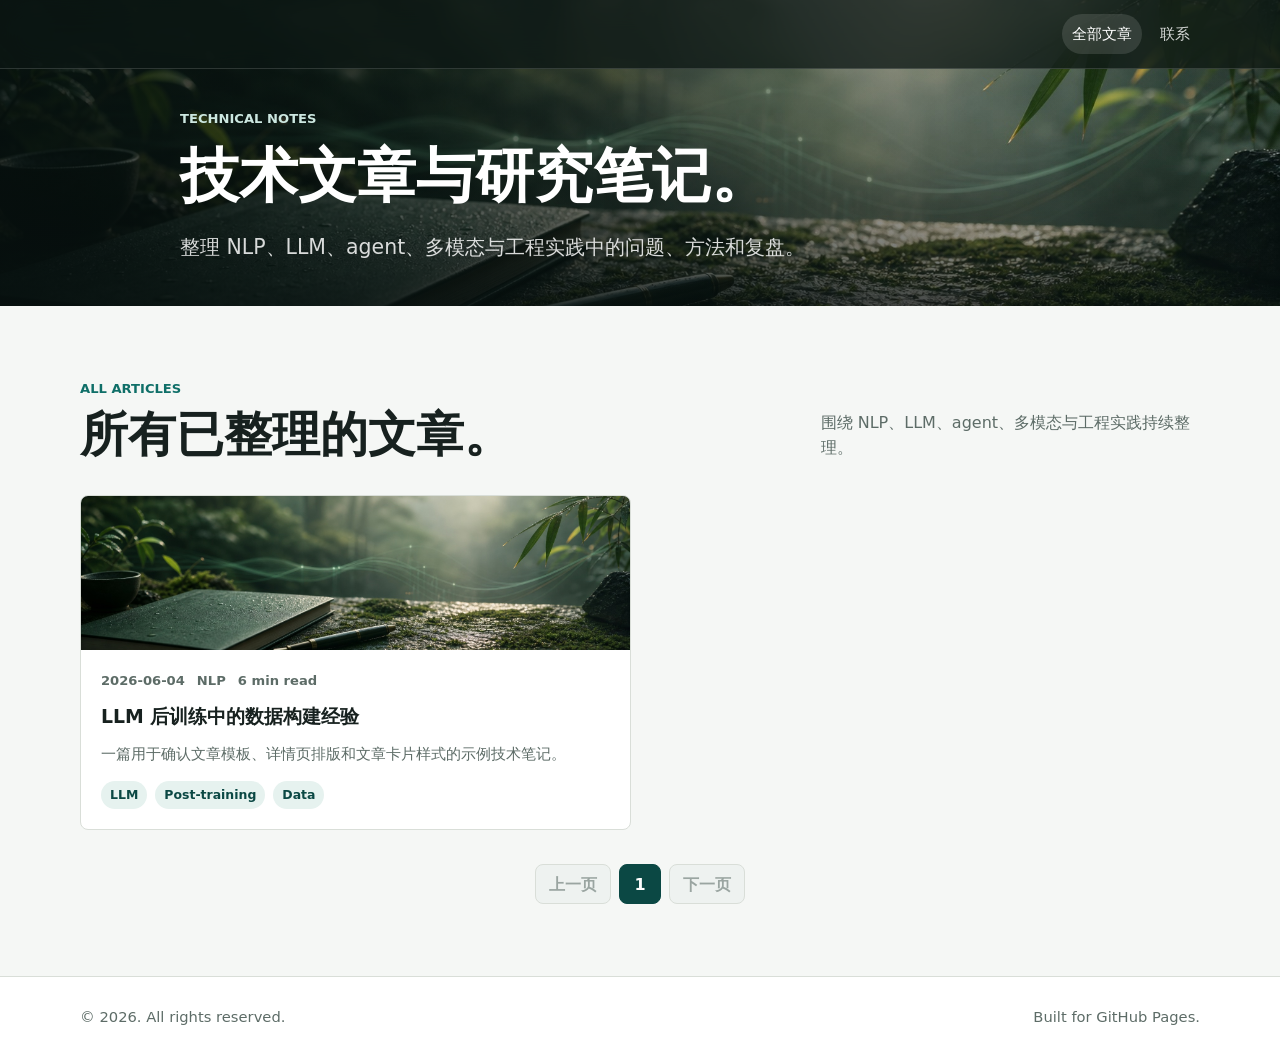
==== articles/index.html @ 2df8d83b "Refine personal site articles layout" ====
<!DOCTYPE html>
<html lang="zh-CN">
<head>
    <meta charset="UTF-8">
    <meta name="viewport" content="width=device-width, initial-scale=1.0">
    <meta name="description" content="Sun Zhifei 的技术文章列表，记录 NLP、LLM、agent 与工程实践。">
    <title>技术文章 | Sun Zhifei</title>
    <link rel="stylesheet" href="../assets/site.css">
    <link rel="icon" href="../assets/favicon.svg" type="image/svg+xml">
</head>
<body data-site-root="../">
    <header class="site-header">
        <nav class="nav nav-end" aria-label="主导航">
            <div class="nav-links">
                <a class="active" href="./">全部文章</a>
                <a href="../#profile">联系</a>
            </div>
        </nav>
    </header>

    <main>
        <section class="article-hero" aria-label="技术文章首屏">
            <div class="hero-inner">
                <p class="eyebrow">Technical Notes</p>
                <h1>技术文章与研究笔记。</h1>
                <p class="hero-copy">整理 NLP、LLM、agent、多模态与工程实践中的问题、方法和复盘。</p>
            </div>
        </section>

        <section class="section">
            <div class="container">
                <div class="section-heading article-list-header">
                    <div>
                        <p class="section-kicker">All Articles</p>
                        <h2 class="section-title">所有已整理的文章。</h2>
                    </div>
                    <p class="section-summary">围绕 NLP、LLM、agent、多模态与工程实践持续整理。</p>
                </div>

                <div class="article-card-grid article-list" data-article-list data-page-size="6" aria-label="全部技术文章"></div>
                <nav class="pagination" data-article-pagination aria-label="文章分页"></nav>
            </div>
        </section>
    </main>

    <footer class="site-footer">
        <div class="footer-inner">
            <span>© 2026. All rights reserved.</span>
            <span>Built for GitHub Pages.</span>
        </div>
    </footer>
    <script src="../assets/articles.js"></script>
    <script src="../assets/site.js"></script>
</body>
</html>
---- assets/site.css ----
:root {
    --bg: #f5f7f5;
    --surface: #ffffff;
    --surface-soft: #e8f0ed;
    --ink: #17211f;
    --muted: #5d6c67;
    --line: #d9ded8;
    --brand: #0f6f68;
    --brand-dark: #0b4844;
    --accent: #9a6a2f;
    --radius: 8px;
    --content: 1120px;
}

* {
    box-sizing: border-box;
}

html {
    scroll-behavior: smooth;
}

body {
    margin: 0;
    color: var(--ink);
    background: var(--bg);
    font-family: Inter, ui-sans-serif, system-ui, -apple-system, BlinkMacSystemFont, "Segoe UI", sans-serif;
    line-height: 1.6;
    overflow-x: hidden;
}

a {
    color: inherit;
    text-decoration: none;
}

img {
    display: block;
    max-width: 100%;
}

.site-header {
    position: fixed;
    top: 0;
    right: 0;
    left: 0;
    z-index: 10;
    border-bottom: 1px solid rgba(255, 255, 255, 0.14);
    background: rgba(12, 22, 20, 0.74);
    backdrop-filter: blur(18px);
    color: #ffffff;
}

.nav,
.hero-inner,
.container,
.footer-inner {
    width: min(100% - 32px, var(--content));
    margin: 0 auto;
}

.nav {
    height: 68px;
    display: flex;
    align-items: center;
    justify-content: space-between;
    gap: 24px;
}

.nav-end {
    justify-content: flex-end;
}

.nav-links {
    display: flex;
    align-items: center;
    gap: 8px;
    font-size: 0.94rem;
}

.nav-links a {
    padding: 8px 10px;
    border-radius: 999px;
    color: rgba(255, 255, 255, 0.82);
}

.nav-links a:hover,
.nav-links a:focus-visible,
.nav-links .active {
    color: #ffffff;
    background: rgba(255, 255, 255, 0.12);
    outline: none;
}

main {
    background: var(--bg);
}

.hero,
.experience-hero,
.article-hero {
    display: grid;
    align-items: end;
    color: #ffffff;
}

.hero {
    width: 100%;
    min-height: clamp(440px, 58vh, 560px);
    margin: 0;
    overflow: hidden;
    background:
        linear-gradient(90deg, rgba(7, 16, 15, 0.84), rgba(7, 16, 15, 0.48) 42%, rgba(7, 16, 15, 0.08) 76%),
        linear-gradient(0deg, rgba(7, 16, 15, 0.56), rgba(7, 16, 15, 0.02) 46%),
        url("hero-bamboo.jpg") center / cover no-repeat;
}

.experience-hero {
    min-height: 54vh;
    background:
        linear-gradient(90deg, rgba(7, 16, 15, 0.78), rgba(7, 16, 15, 0.42) 42%, rgba(7, 16, 15, 0.08) 72%),
        linear-gradient(0deg, rgba(7, 16, 15, 0.66), rgba(7, 16, 15, 0.02) 44%),
        url("hero-bamboo.jpg") center / cover no-repeat;
}

.article-hero {
    min-height: clamp(280px, 34vh, 360px);
    background:
        linear-gradient(90deg, rgba(7, 16, 15, 0.84), rgba(7, 16, 15, 0.48) 46%, rgba(7, 16, 15, 0.12) 78%),
        linear-gradient(0deg, rgba(7, 16, 15, 0.66), rgba(7, 16, 15, 0.03) 48%),
        url("article-hero-forest.jpg") center / cover no-repeat;
}

.hero-inner {
    padding: 132px 0 64px;
}

.hero .hero-inner {
    width: min(100% - 64px, 960px);
    padding: 96px 0 56px;
}

.experience-hero .hero-inner {
    padding-bottom: 58px;
}

.article-hero .hero-inner {
    width: min(100% - 64px, 920px);
    padding: 104px 0 42px;
}

.eyebrow,
.section-kicker,
.sidebar-label {
    margin: 0;
    color: var(--brand);
    font-size: 0.82rem;
    font-weight: 900;
    letter-spacing: 0;
    text-transform: uppercase;
}

.hero .eyebrow,
.experience-hero .eyebrow,
.article-hero .eyebrow {
    margin-bottom: 16px;
    color: #cce7e0;
}

.hero h1,
.experience-hero h1,
.article-hero h1 {
    max-width: 780px;
    margin: 0;
    font-size: clamp(2.5rem, 7vw, 5.8rem);
    line-height: 0.98;
    letter-spacing: 0;
    overflow-wrap: anywhere;
}

.hero h1 {
    font-size: clamp(2.35rem, 5.8vw, 4.8rem);
}

.experience-hero h1 {
    font-size: clamp(2.4rem, 6vw, 5.2rem);
    line-height: 1.02;
}

.article-hero h1 {
    max-width: 880px;
    font-size: clamp(2rem, 4.6vw, 3.7rem);
    line-height: 1.06;
}

.hero h1 span {
    display: block;
}

.hero-copy {
    max-width: 680px;
    margin: 24px 0 0;
    color: rgba(255, 255, 255, 0.84);
    font-size: clamp(1.05rem, 2vw, 1.28rem);
    overflow-wrap: anywhere;
}

.experience-hero .hero-copy {
    margin-top: 22px;
    font-size: clamp(1.02rem, 2vw, 1.22rem);
}

.article-meta {
    display: flex;
    flex-wrap: wrap;
    gap: 10px 18px;
    margin-top: 22px;
    color: rgba(255, 255, 255, 0.78);
    font-size: 0.94rem;
    font-weight: 700;
}

.article-meta span {
    display: inline-flex;
    align-items: center;
}

.article-meta span:not(:last-child)::after {
    width: 4px;
    height: 4px;
    margin-left: 18px;
    border-radius: 50%;
    background: rgba(255, 255, 255, 0.48);
    content: "";
}

.button {
    display: inline-flex;
    align-items: center;
    justify-content: center;
    min-height: 46px;
    padding: 0 18px;
    border: 1px solid transparent;
    border-radius: var(--radius);
    cursor: pointer;
    font: inherit;
    font-weight: 700;
}

.button-primary {
    background: #ffffff;
    color: #10201d;
}

.button:hover,
.button:focus-visible {
    transform: translateY(-1px);
    outline: none;
}

.section {
    padding: 72px 0;
}

.article-shell {
    padding: 68px 0 80px;
}

.home-content-section {
    padding-top: 18px;
}

.home-overview {
    display: grid;
    grid-template-columns: minmax(0, 1fr) minmax(210px, 250px);
    gap: 22px;
    align-items: start;
}

.article-card-grid {
    display: grid;
    grid-template-columns: repeat(3, minmax(0, 1fr));
    gap: 18px;
}

.article-card-grid.home-article-stack {
    grid-template-columns: 1fr;
    gap: 16px;
}

.article-card {
    display: grid;
    min-width: 0;
    overflow: hidden;
    border: 1px solid var(--line);
    border-radius: var(--radius);
    background: var(--surface);
}

.article-card:hover,
.article-card:focus-visible {
    border-color: #b8c8c2;
    transform: translateY(-2px);
    outline: none;
}

.article-card-media {
    display: block;
    min-height: 154px;
    background: var(--surface-soft) center / cover no-repeat;
}

.article-card-body {
    display: grid;
    gap: 14px;
    padding: 20px;
}

.article-card-meta {
    display: flex;
    flex-wrap: wrap;
    gap: 8px 12px;
    color: var(--muted);
    font-size: 0.82rem;
    font-weight: 800;
}

.article-card-title {
    color: var(--ink);
    font-size: 1.18rem;
    font-weight: 900;
    line-height: 1.24;
    overflow-wrap: anywhere;
}

.article-card-description {
    color: var(--muted);
    font-size: 0.95rem;
    line-height: 1.65;
    overflow-wrap: anywhere;
}

.article-card-tags {
    display: flex;
    flex-wrap: wrap;
    gap: 8px;
}

.article-card-tags span {
    display: inline-flex;
    align-items: center;
    min-height: 28px;
    padding: 0 9px;
    border-radius: 999px;
    color: var(--brand-dark);
    background: #e6f2ef;
    font-size: 0.78rem;
    font-weight: 800;
}

@media (min-width: 900px) {
    .home-article-stack .article-card {
        grid-template-columns: minmax(220px, 0.36fr) minmax(0, 1fr);
    }

    .home-article-stack .article-card-media {
        min-height: 100%;
    }
}

.article-empty {
    grid-column: 1 / -1;
    margin: 0;
    padding: 26px;
    border: 1px dashed #bdc9c3;
    border-radius: var(--radius);
    color: var(--muted);
    background: rgba(255, 255, 255, 0.72);
    font-weight: 700;
}

.article-list-header {
    margin-bottom: 34px;
}

.article-list-header .section-title {
    max-width: 760px;
}

.article-list {
    grid-template-columns: repeat(2, minmax(0, 1fr));
}

.pagination {
    display: flex;
    flex-wrap: wrap;
    justify-content: center;
    gap: 8px;
    margin-top: 34px;
}

.pagination-link {
    display: inline-flex;
    align-items: center;
    justify-content: center;
    min-width: 42px;
    min-height: 40px;
    padding: 0 13px;
    border: 1px solid var(--line);
    border-radius: var(--radius);
    color: var(--brand-dark);
    background: #ffffff;
    font-weight: 800;
}

.pagination-link.is-active {
    color: #ffffff;
    border-color: var(--brand-dark);
    background: var(--brand-dark);
}

.pagination-link.is-disabled {
    color: #9aa5a1;
    background: #eef2f0;
    cursor: not-allowed;
}

.article-layout {
    display: grid;
    grid-template-columns: minmax(0, 760px) 260px;
    gap: 56px;
    align-items: start;
}

.article-content {
    min-width: 0;
    color: #2f3b38;
    font-size: 1.05rem;
}

.article-content > * {
    margin-top: 0;
    margin-bottom: 0;
}

.article-content > * + * {
    margin-top: 20px;
}

.article-content h2 {
    margin-top: 52px;
    color: var(--ink);
    font-size: clamp(1.65rem, 3vw, 2.25rem);
    line-height: 1.18;
    letter-spacing: 0;
}

.article-content h3 {
    margin-top: 34px;
    color: var(--ink);
    font-size: 1.28rem;
    line-height: 1.28;
    letter-spacing: 0;
}

.article-content p,
.article-content li {
    overflow-wrap: anywhere;
}

.article-content ul {
    padding-left: 1.2rem;
}

.article-content li + li {
    margin-top: 8px;
}

.article-lead {
    padding: 0 0 0 18px;
    border-left: 4px solid var(--accent);
    color: #263633;
    font-size: 1.12rem;
    font-weight: 700;
}

.article-content a {
    color: var(--brand-dark);
    border-bottom: 1px solid rgba(15, 111, 104, 0.36);
    font-weight: 800;
}

.article-content code {
    border-radius: 6px;
    padding: 0.15em 0.35em;
    color: var(--brand-dark);
    background: #e7f1ed;
    font-size: 0.92em;
}

.article-content pre {
    overflow-x: auto;
    padding: 20px;
    border-radius: var(--radius);
    color: #e9f4f0;
    background: #10201d;
    font-size: 0.92rem;
    line-height: 1.65;
}

.article-content pre code {
    padding: 0;
    color: inherit;
    background: transparent;
}

.article-content table {
    display: block;
    width: 100%;
    overflow-x: auto;
    border-collapse: collapse;
    border: 1px solid var(--line);
    border-radius: var(--radius);
    background: var(--surface);
}

.article-content th,
.article-content td {
    min-width: 120px;
    padding: 12px 14px;
    border-bottom: 1px solid var(--line);
    text-align: left;
    white-space: nowrap;
}

.article-content th {
    color: var(--brand-dark);
    background: #eaf3f0;
    font-size: 0.9rem;
}

.article-content tr:last-child td {
    border-bottom: 0;
}

.article-aside {
    position: sticky;
    top: 96px;
    min-width: 0;
    padding-left: 22px;
    border-left: 1px solid var(--line);
}

.article-aside h2 {
    margin: 0 0 14px;
    font-size: 1rem;
    line-height: 1.24;
}

.article-toc,
.article-info {
    display: grid;
    gap: 10px;
}

.article-info {
    margin-top: 30px;
    padding-top: 22px;
    border-top: 1px solid var(--line);
}

.article-toc a,
.article-info span {
    color: var(--muted);
    font-size: 0.94rem;
    font-weight: 700;
}

.article-toc a:hover,
.article-toc a:focus-visible {
    color: var(--brand-dark);
    outline: none;
}

.sr-only {
    position: absolute;
    width: 1px;
    height: 1px;
    padding: 0;
    overflow: hidden;
    clip: rect(0, 0, 0, 0);
    white-space: nowrap;
    border: 0;
}

.experience-gate {
    display: grid;
    align-items: center;
    min-height: calc(100vh - 85px);
    padding: 132px 0 72px;
    background:
        linear-gradient(90deg, rgba(7, 16, 15, 0.78), rgba(7, 16, 15, 0.36)),
        linear-gradient(0deg, rgba(7, 16, 15, 0.64), rgba(7, 16, 15, 0.08)),
        url("hero-bamboo.jpg") center / cover no-repeat;
}

.gate-card {
    max-width: 560px;
    padding: 32px;
    border: 1px solid rgba(255, 255, 255, 0.22);
    border-radius: var(--radius);
    color: #ffffff;
    background: rgba(12, 22, 20, 0.82);
    backdrop-filter: blur(18px);
}

.gate-card .section-kicker {
    color: #cce7e0;
}

.gate-card h1 {
    margin: 8px 0 14px;
    font-size: clamp(2rem, 5vw, 3.4rem);
    line-height: 1.04;
    letter-spacing: 0;
    overflow-wrap: anywhere;
}

.gate-card p {
    margin: 0;
    color: rgba(255, 255, 255, 0.8);
}

.access-form {
    display: grid;
    grid-template-columns: minmax(0, 1fr) auto;
    gap: 10px;
    margin-top: 24px;
}

.access-form input {
    width: 100%;
    min-height: 46px;
    border: 1px solid rgba(255, 255, 255, 0.3);
    border-radius: var(--radius);
    padding: 0 14px;
    color: #ffffff;
    background: rgba(255, 255, 255, 0.08);
    font: inherit;
}

.access-form input::placeholder {
    color: rgba(255, 255, 255, 0.58);
}

.access-form input:focus,
.access-form button:focus-visible {
    outline: 2px solid #cce7e0;
    outline-offset: 2px;
}

.gate-message {
    margin-top: 12px;
    color: #cce7e0;
    font-weight: 700;
}

.gate-message.is-error {
    color: #ffd7ce;
    font-weight: 700;
}

.gate-back {
    max-width: 240px;
    margin-top: 28px;
    background: rgba(255, 255, 255, 0.1);
}

.section-heading {
    display: grid;
    grid-template-columns: minmax(0, 0.78fr) minmax(280px, 0.42fr);
    gap: 36px;
    align-items: end;
    margin-bottom: 34px;
}

.section-kicker {
    margin-bottom: 10px;
}

.section-title {
    margin: 0;
    font-size: clamp(1.9rem, 4vw, 3rem);
    line-height: 1.08;
    letter-spacing: 0;
    overflow-wrap: anywhere;
}

.section-summary {
    margin: 0;
    color: var(--muted);
    overflow-wrap: anywhere;
}

.experience-layout {
    display: grid;
    grid-template-columns: minmax(0, 1fr) 320px;
    gap: 34px;
    align-items: start;
}

.experience-main,
.resume-section,
.project-list {
    display: grid;
    gap: 18px;
}

.experience-main {
    gap: 52px;
}

.compact-title {
    margin-bottom: 10px;
}

.education-grid {
    display: grid;
    grid-template-columns: repeat(2, minmax(0, 1fr));
    gap: 16px;
}

.education-card {
    display: grid;
    grid-template-columns: 72px minmax(0, 1fr);
    gap: 16px;
    align-items: center;
    min-height: 132px;
    padding: 20px;
    border: 1px solid var(--line);
    border-radius: var(--radius);
    background: var(--surface);
}

.education-card img {
    width: 72px;
    height: 72px;
    object-fit: contain;
}

.education-card h3,
.project-row h3 {
    margin: 0 0 8px;
    font-size: 1.2rem;
    line-height: 1.24;
}

.education-card p {
    margin: 0;
    color: var(--muted);
}

.education-card p span {
    display: block;
}

.education-card p span + span {
    margin-top: 3px;
}

.profile-panel,
.timeline-item,
.side-card,
.project-row {
    border: 1px solid var(--line);
    border-radius: var(--radius);
    background: var(--surface);
}

.profile-panel {
    display: grid;
    grid-template-rows: auto 1fr;
    overflow: hidden;
}

.contact-panel {
    width: 100%;
}

.home-sidebar {
    position: sticky;
    top: 94px;
}

.home-sidebar .profile-visual {
    min-height: 118px;
}

.home-sidebar .sidebar-content {
    gap: 18px;
    padding: 20px;
}

.home-sidebar .facts,
.home-sidebar .sidebar-links {
    gap: 12px;
}

.profile-visual {
    min-height: 170px;
    background:
        linear-gradient(135deg, rgba(15, 111, 104, 0.66), rgba(7, 16, 15, 0.22)),
        url("hero-bamboo.jpg") center / cover no-repeat;
}

.sidebar-content {
    display: grid;
    gap: 24px;
    padding: 24px;
}

.sidebar-intro h3 {
    margin: 4px 0 8px;
    font-size: 1.28rem;
    line-height: 1.2;
}

.sidebar-intro p:last-child {
    margin: 0;
    color: var(--muted);
    font-size: 0.95rem;
}

.sidebar-label {
    color: var(--brand);
    font-size: 0.76rem;
}

.facts,
.sidebar-links,
.timeline {
    display: grid;
    gap: 16px;
}

.fact {
    display: grid;
    gap: 3px;
}

.fact span {
    color: var(--muted);
    font-size: 0.86rem;
}

.fact strong {
    font-size: 1rem;
}

.contact-actions {
    display: flex;
    align-items: center;
    gap: 12px;
    padding-top: 12px;
    border-top: 1px solid var(--line);
}

.contact-link {
    display: inline-flex;
    align-items: center;
    justify-content: center;
    width: 44px;
    height: 44px;
    padding: 0;
    border: 1px solid var(--line);
    border-radius: var(--radius);
    color: var(--brand-dark);
    background: #f9fbfa;
    cursor: pointer;
    font: inherit;
    font-weight: 800;
}

.contact-link:hover,
.contact-link:focus-visible {
    color: var(--brand);
    border-color: #b8c8c2;
    background: #eef5f2;
    transform: translateY(-1px);
    outline: none;
}

.contact-link svg {
    width: 22px;
    height: 22px;
    flex: 0 0 auto;
}

.contact-link .icon-stroke {
    fill: none;
    stroke: currentColor;
    stroke-linecap: round;
    stroke-linejoin: round;
    stroke-width: 1.8;
}

.contact-link .icon-fill {
    fill: currentColor;
}

.contact-copy-status {
    min-height: 1.4em;
    margin: 8px 0 0;
    color: var(--brand-dark);
    font-size: 0.88rem;
    font-weight: 800;
}

.contact-copy-status.is-error {
    color: #8e3f2f;
}

.back-link {
    display: flex;
    align-items: center;
    justify-content: space-between;
    gap: 14px;
    min-height: 52px;
    padding: 0 16px;
    border-radius: var(--radius);
    color: #ffffff;
    background: var(--brand-dark);
    font-weight: 800;
}

.back-link span {
    display: inline-flex;
    align-items: center;
    justify-content: center;
    width: 28px;
    height: 28px;
    border: 1px solid rgba(255, 255, 255, 0.34);
    border-radius: 50%;
}

.tags {
    display: flex;
    flex-wrap: wrap;
    gap: 8px;
    margin-top: 16px;
}

.tags span,
.tag {
    display: inline-flex;
    align-items: center;
    min-height: 30px;
    padding: 0 10px;
    border: 1px solid #cfd8d4;
    border-radius: 999px;
    color: var(--brand-dark);
    background: #f9fbfa;
    font-size: 0.82rem;
    font-weight: 800;
}

.tag {
    border: 0;
    background: #e6f2ef;
}

.timeline-date {
    color: var(--brand-dark);
    font-weight: 900;
    line-height: 1.25;
}

.timeline-item {
    display: grid;
    grid-template-columns: 128px minmax(0, 1fr);
    gap: 22px;
    padding: 24px;
}

.project-row {
    display: grid;
    grid-template-columns: 132px minmax(0, 1fr);
    gap: 22px;
    padding: 24px;
}

.project-row p {
    margin: 0;
    color: var(--muted);
}

.project-meta {
    display: grid;
    align-content: start;
    justify-items: start;
    gap: 10px;
    color: var(--muted);
    font-weight: 800;
}

.timeline-body h2,
.side-card h2 {
    margin: 0 0 10px;
    font-size: 1.28rem;
    line-height: 1.24;
}

.timeline-body p,
.side-card p {
    margin: 0;
    color: var(--muted);
}

.experience-sidebar {
    position: sticky;
    top: 94px;
    display: grid;
    gap: 16px;
}

.side-card {
    padding: 22px;
}

.side-card h2 {
    margin-bottom: 8px;
    font-size: 1.15rem;
}

.side-list {
    display: grid;
    gap: 12px;
    margin-top: 18px;
}

.side-list a,
.side-list span {
    display: flex;
    align-items: center;
    justify-content: space-between;
    gap: 12px;
    min-height: 42px;
    padding-top: 12px;
    border-top: 1px solid var(--line);
    color: var(--brand-dark);
    font-weight: 800;
    overflow-wrap: anywhere;
}

.side-list small {
    color: var(--muted);
    font-weight: 700;
}

.mini-tags {
    display: flex;
    flex-wrap: wrap;
    gap: 8px;
    margin-top: 16px;
}

.mini-tags span {
    display: inline-flex;
    align-items: center;
    min-height: 30px;
    padding: 0 10px;
    border-radius: 999px;
    color: var(--brand-dark);
    background: #e6f2ef;
    font-size: 0.82rem;
    font-weight: 800;
}

.site-footer {
    padding: 28px 0;
    color: var(--muted);
    background: #ffffff;
    border-top: 1px solid var(--line);
}

.footer-inner {
    display: flex;
    align-items: center;
    justify-content: space-between;
    gap: 16px;
    font-size: 0.92rem;
}

@media (max-width: 820px) {
    .site-header {
        position: absolute;
    }

    .nav {
        height: auto;
        min-height: 66px;
        padding: 12px 0;
        align-items: flex-start;
    }

    .nav-links {
        max-width: 300px;
        justify-content: flex-end;
        flex-wrap: wrap;
        gap: 2px;
        font-size: 0.86rem;
    }

    .nav-links a {
        padding: 5px 8px;
    }

    .hero {
        min-height: 480px;
        margin-top: 0;
        background-position: 58% center;
    }

    .hero-inner {
        padding-top: 126px;
        padding-bottom: 42px;
    }

    .hero .hero-inner {
        width: min(100% - 44px, 860px);
        padding-top: 88px;
        padding-bottom: 48px;
    }

    .section {
        padding: 54px 0;
    }

    .section-heading,
    .experience-layout,
    .education-grid,
    .article-card-grid,
    .article-list,
    .article-layout {
        grid-template-columns: 1fr;
    }

    .experience-sidebar,
    .article-aside {
        position: static;
    }

    .article-layout {
        gap: 40px;
    }

    .article-aside {
        padding: 22px 0 0;
        border-top: 1px solid var(--line);
        border-left: 0;
    }

    .footer-inner {
        align-items: flex-start;
        flex-direction: column;
    }
}

@media (max-width: 560px) {
    .home-overview {
        grid-template-columns: 1fr;
    }

    .home-sidebar {
        position: static;
    }
}

@media (max-width: 520px) {
    .nav,
    .hero-inner,
    .container,
    .footer-inner {
        width: min(100% - 24px, var(--content));
    }

    .nav {
        flex-direction: column;
        align-items: stretch;
        gap: 10px;
        padding: 12px 0 14px;
    }

    .nav-links {
        width: 100%;
        max-width: none;
        display: grid;
        grid-template-columns: repeat(auto-fit, minmax(72px, 1fr));
        justify-content: stretch;
    }

    .nav-links a {
        padding: 4px;
        text-align: center;
    }

    .hero {
        width: 100%;
        min-height: 570px;
        margin-top: 0;
        background:
            linear-gradient(90deg, rgba(7, 16, 15, 0.84), rgba(7, 16, 15, 0.48)),
            linear-gradient(0deg, rgba(7, 16, 15, 0.7), rgba(7, 16, 15, 0.08) 48%),
            url("hero-bamboo.jpg") 62% center / cover no-repeat;
    }

    .experience-hero {
        background:
            linear-gradient(90deg, rgba(7, 16, 15, 0.82), rgba(7, 16, 15, 0.42)),
            linear-gradient(0deg, rgba(7, 16, 15, 0.72), rgba(7, 16, 15, 0.1) 48%),
            url("hero-bamboo.jpg") 62% center / cover no-repeat;
    }

    .article-hero {
        min-height: 430px;
        background:
            linear-gradient(90deg, rgba(7, 16, 15, 0.86), rgba(7, 16, 15, 0.5)),
            linear-gradient(0deg, rgba(7, 16, 15, 0.72), rgba(7, 16, 15, 0.1) 48%),
            url("article-hero-forest.jpg") 58% center / cover no-repeat;
    }

    .hero .hero-inner {
        width: min(100% - 32px, var(--content));
        padding-top: 134px;
    }

    .article-hero .hero-inner {
        width: min(100% - 32px, var(--content));
        padding-top: 134px;
        padding-bottom: 46px;
    }

    .experience-hero {
        min-height: 50vh;
    }

    .hero h1,
    .experience-hero h1,
    .article-hero h1 {
        font-size: clamp(2.05rem, 11vw, 3rem);
        line-height: 1.08;
        word-break: break-all;
    }

    .hero-copy {
        font-size: 1rem;
        line-height: 1.7;
        overflow-wrap: break-word;
        word-break: normal;
    }

    .section-title {
        font-size: clamp(1.72rem, 9vw, 2.25rem);
        line-height: 1.18;
        word-break: break-all;
    }

    .button {
        width: 100%;
    }

    .experience-gate {
        min-height: calc(100vh - 118px);
        padding: 138px 0 48px;
    }

    .gate-card {
        padding: 24px;
    }

    .access-form {
        grid-template-columns: 1fr;
    }

    .timeline-item {
        grid-template-columns: 1fr;
        gap: 12px;
        padding: 20px;
    }

    .education-card {
        grid-template-columns: 58px minmax(0, 1fr);
        min-height: auto;
        padding: 18px;
    }

    .education-card img {
        width: 58px;
        height: 58px;
    }

    .project-row {
        grid-template-columns: 1fr;
        gap: 14px;
        padding: 20px;
    }

    .project-meta {
        grid-template-columns: auto auto;
        align-items: center;
        justify-content: start;
    }

    .article-shell {
        padding: 50px 0 64px;
    }

    .article-content {
        font-size: 1rem;
    }

    .article-content h2 {
        margin-top: 42px;
        font-size: clamp(1.5rem, 9vw, 2rem);
    }

    .article-content pre {
        padding: 16px;
    }
}
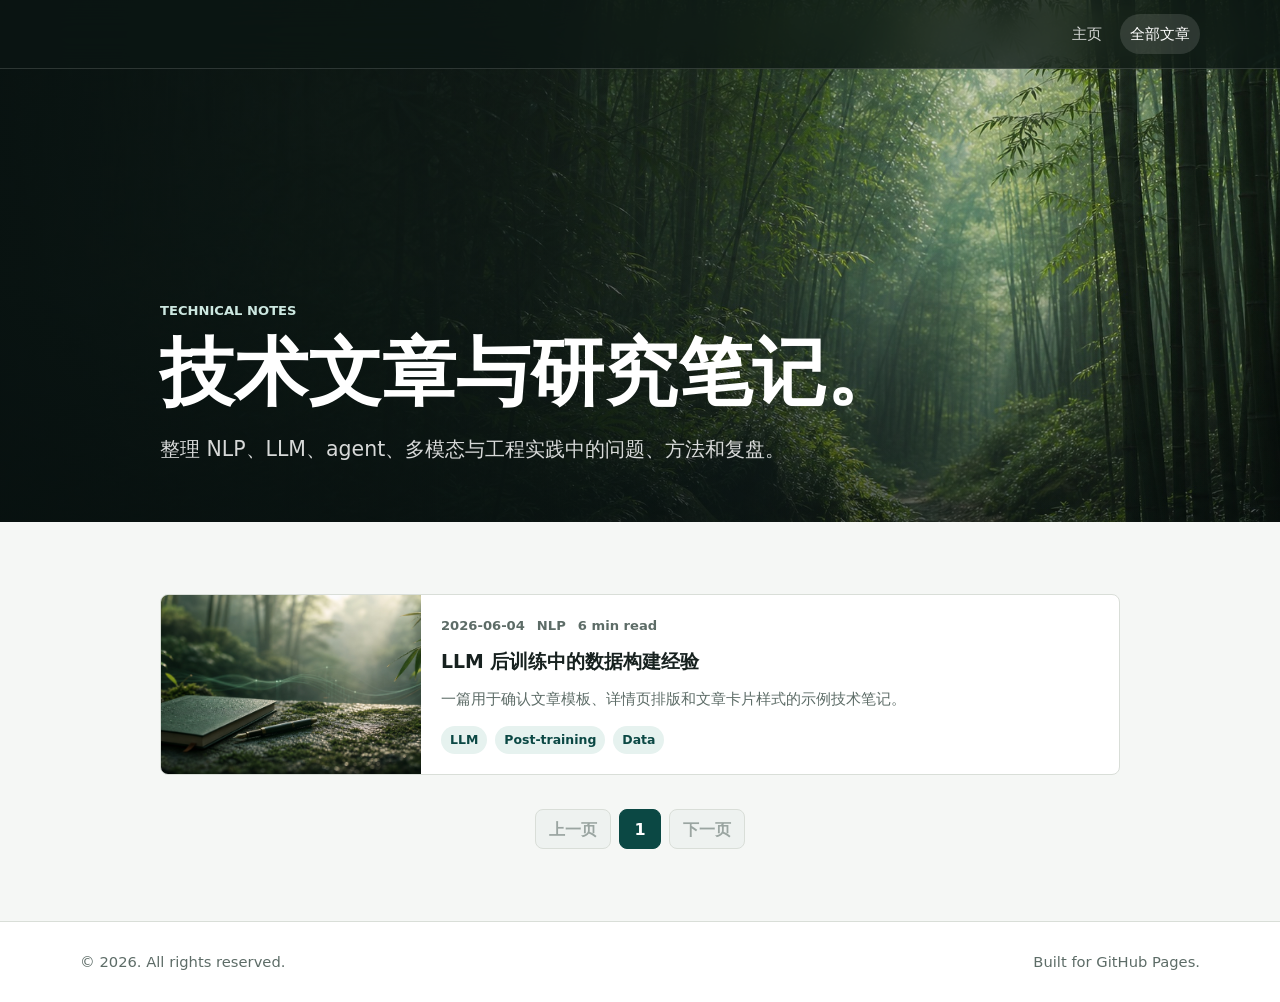
==== commit b4949aa1: "Align public page headers and article list hero" ====
--- a/articles/index.html
+++ b/articles/index.html
@@ -12,14 +12,14 @@
     <header class="site-header">
         <nav class="nav nav-end" aria-label="主导航">
             <div class="nav-links">
+                <a href="../">主页</a>
                 <a class="active" href="./">全部文章</a>
-                <a href="../#profile">联系</a>
             </div>
         </nav>
     </header>
 
     <main>
-        <section class="article-hero" aria-label="技术文章首屏">
+        <section class="article-hero article-list-hero" aria-label="技术文章首屏">
             <div class="hero-inner">
                 <p class="eyebrow">Technical Notes</p>
                 <h1>技术文章与研究笔记。</h1>
@@ -29,14 +29,6 @@
 
         <section class="section">
             <div class="container">
-                <div class="section-heading article-list-header">
-                    <div>
-                        <p class="section-kicker">All Articles</p>
-                        <h2 class="section-title">所有已整理的文章。</h2>
-                    </div>
-                    <p class="section-summary">围绕 NLP、LLM、agent、多模态与工程实践持续整理。</p>
-                </div>
-
                 <div class="article-card-grid article-list" data-article-list data-page-size="6" aria-label="全部技术文章"></div>
                 <nav class="pagination" data-article-pagination aria-label="文章分页"></nav>
             </div>
--- a/assets/site.css
+++ b/assets/site.css
@@ -131,6 +131,14 @@
         url("article-hero-forest.jpg") center / cover no-repeat;
 }
 
+.article-list-hero {
+    min-height: clamp(440px, 58vh, 560px);
+    background:
+        linear-gradient(90deg, rgba(7, 16, 15, 0.84), rgba(7, 16, 15, 0.48) 42%, rgba(7, 16, 15, 0.08) 76%),
+        linear-gradient(0deg, rgba(7, 16, 15, 0.56), rgba(7, 16, 15, 0.02) 46%),
+        url("hero-bamboo.jpg") center / cover no-repeat;
+}
+
 .hero-inner {
     padding: 132px 0 64px;
 }
@@ -147,6 +155,11 @@
 .article-hero .hero-inner {
     width: min(100% - 64px, 920px);
     padding: 104px 0 42px;
+}
+
+.article-list-hero .hero-inner {
+    width: min(100% - 64px, 960px);
+    padding: 96px 0 56px;
 }
 
 .eyebrow,
@@ -193,6 +206,12 @@
     line-height: 1.06;
 }
 
+.article-list-hero h1 {
+    max-width: 780px;
+    font-size: clamp(2.35rem, 5.8vw, 4.8rem);
+    line-height: 0.98;
+}
+
 .hero h1 span {
     display: block;
 }
@@ -379,16 +398,20 @@
     font-weight: 700;
 }
 
-.article-list-header {
-    margin-bottom: 34px;
-}
-
-.article-list-header .section-title {
-    max-width: 760px;
-}
-
 .article-list {
-    grid-template-columns: repeat(2, minmax(0, 1fr));
+    width: min(100%, 960px);
+    grid-template-columns: 1fr;
+    margin: 0 auto;
+}
+
+@media (min-width: 900px) {
+    .article-list .article-card {
+        grid-template-columns: minmax(260px, 0.34fr) minmax(0, 1fr);
+    }
+
+    .article-list .article-card-media {
+        min-height: 100%;
+    }
 }
 
 .pagination {
@@ -1121,6 +1144,10 @@
         background-position: 58% center;
     }
 
+    .article-list-hero {
+        background-position: 58% center;
+    }
+
     .hero-inner {
         padding-top: 126px;
         padding-bottom: 42px;
@@ -1229,6 +1256,14 @@
             url("article-hero-forest.jpg") 58% center / cover no-repeat;
     }
 
+    .article-list-hero {
+        min-height: 570px;
+        background:
+            linear-gradient(90deg, rgba(7, 16, 15, 0.84), rgba(7, 16, 15, 0.48)),
+            linear-gradient(0deg, rgba(7, 16, 15, 0.7), rgba(7, 16, 15, 0.08) 48%),
+            url("hero-bamboo.jpg") 62% center / cover no-repeat;
+    }
+
     .hero .hero-inner {
         width: min(100% - 32px, var(--content));
         padding-top: 134px;
@@ -1238,6 +1273,10 @@
         width: min(100% - 32px, var(--content));
         padding-top: 134px;
         padding-bottom: 46px;
+    }
+
+    .article-list-hero .hero-inner {
+        padding-bottom: 48px;
     }
 
     .experience-hero {
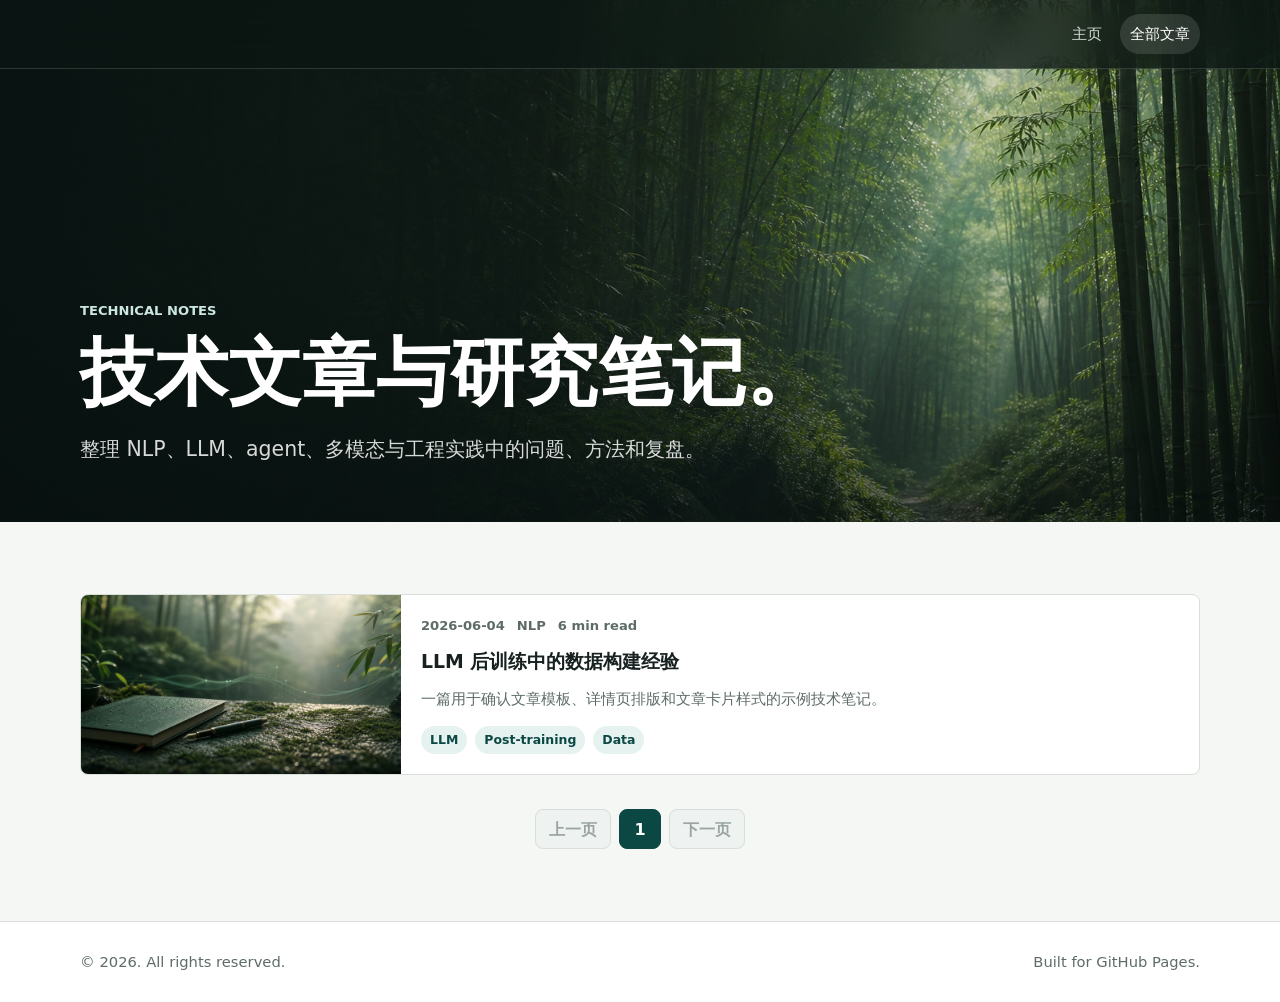
==== commit e4737935: "Fix article list hero and card width" ====
--- a/articles/index.html
+++ b/articles/index.html
@@ -5,7 +5,7 @@
     <meta name="viewport" content="width=device-width, initial-scale=1.0">
     <meta name="description" content="Sun Zhifei 的技术文章列表，记录 NLP、LLM、agent 与工程实践。">
     <title>技术文章 | Sun Zhifei</title>
-    <link rel="stylesheet" href="../assets/site.css">
+    <link rel="stylesheet" href="../assets/site.css?v=20260604-2">
     <link rel="icon" href="../assets/favicon.svg" type="image/svg+xml">
 </head>
 <body data-site-root="../">
@@ -19,7 +19,7 @@
     </header>
 
     <main>
-        <section class="article-hero article-list-hero" aria-label="技术文章首屏">
+        <section class="hero article-list-hero" aria-label="技术文章首屏">
             <div class="hero-inner">
                 <p class="eyebrow">Technical Notes</p>
                 <h1>技术文章与研究笔记。</h1>
--- a/assets/site.css
+++ b/assets/site.css
@@ -158,7 +158,7 @@
 }
 
 .article-list-hero .hero-inner {
-    width: min(100% - 64px, 960px);
+    width: min(100% - 32px, var(--content));
     padding: 96px 0 56px;
 }
 
@@ -399,14 +399,14 @@
 }
 
 .article-list {
-    width: min(100%, 960px);
+    width: 100%;
     grid-template-columns: 1fr;
     margin: 0 auto;
 }
 
 @media (min-width: 900px) {
     .article-list .article-card {
-        grid-template-columns: minmax(260px, 0.34fr) minmax(0, 1fr);
+        grid-template-columns: minmax(320px, 0.38fr) minmax(0, 1fr);
     }
 
     .article-list .article-card-media {
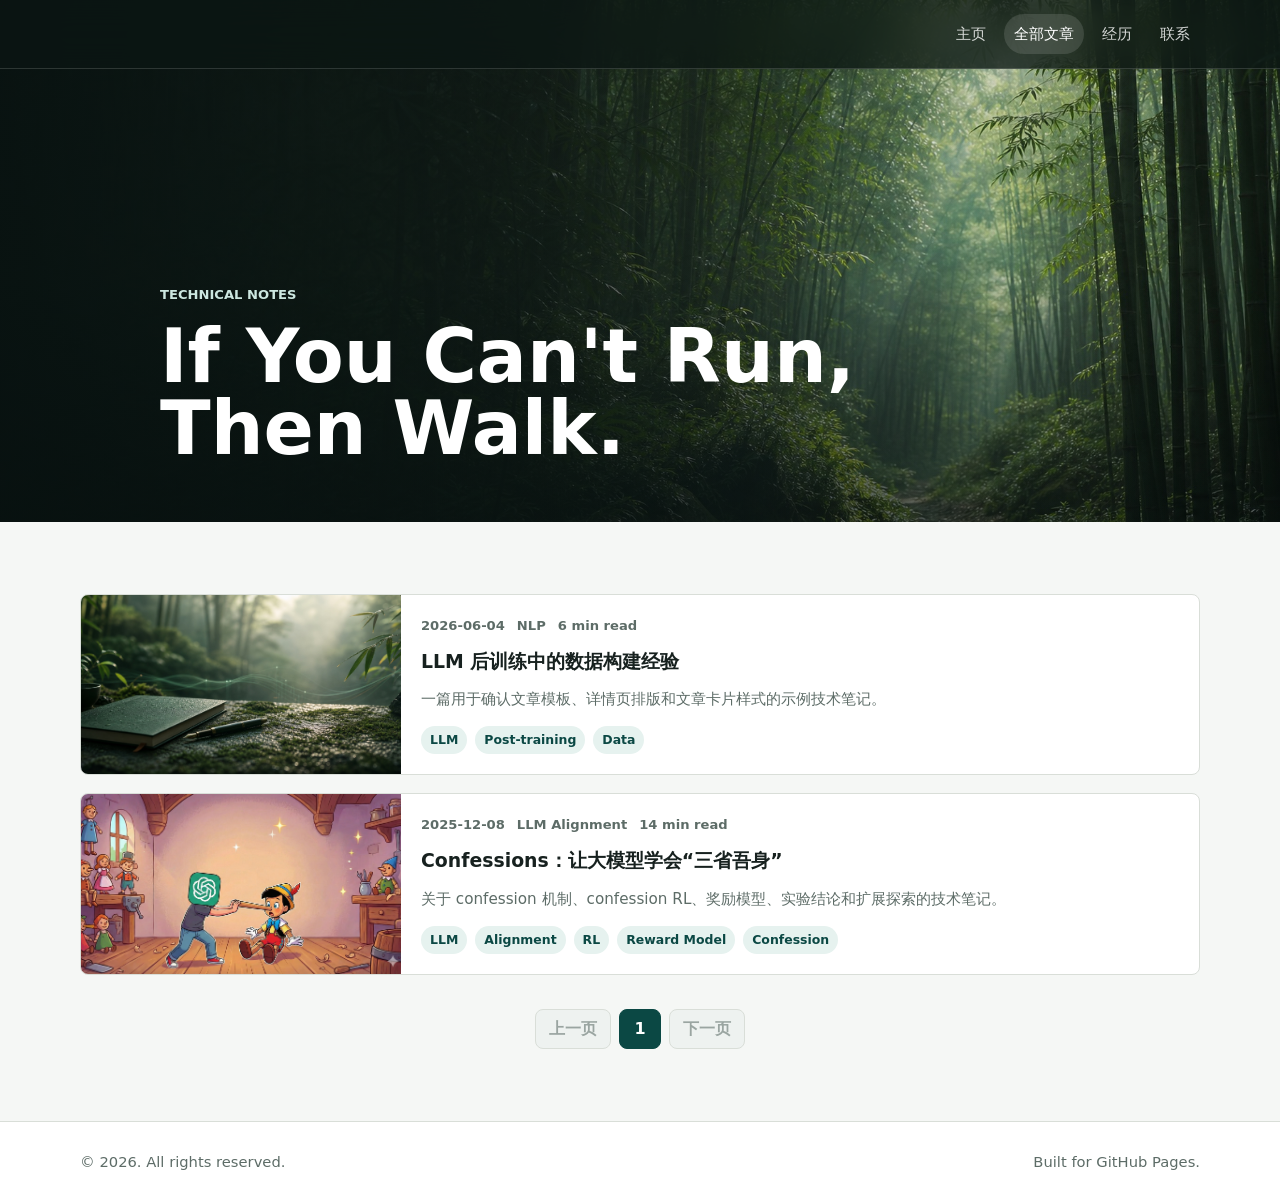
==== commit d636219c: "Add markdown article workflow and shared site navigation" ====
--- a/articles/index.html
+++ b/articles/index.html
@@ -5,25 +5,17 @@
     <meta name="viewport" content="width=device-width, initial-scale=1.0">
     <meta name="description" content="Sun Zhifei 的技术文章列表，记录 NLP、LLM、agent 与工程实践。">
     <title>技术文章 | Sun Zhifei</title>
-    <link rel="stylesheet" href="../assets/site.css?v=20260604-2">
+    <link rel="stylesheet" href="../assets/site.css?v=20260605-8">
     <link rel="icon" href="../assets/favicon.svg" type="image/svg+xml">
 </head>
-<body data-site-root="../">
-    <header class="site-header">
-        <nav class="nav nav-end" aria-label="主导航">
-            <div class="nav-links">
-                <a href="../">主页</a>
-                <a class="active" href="./">全部文章</a>
-            </div>
-        </nav>
-    </header>
+<body data-site-root="../" data-active-section="articles">
+    <header class="site-header" data-site-header></header>
 
     <main>
         <section class="hero article-list-hero" aria-label="技术文章首屏">
             <div class="hero-inner">
                 <p class="eyebrow">Technical Notes</p>
-                <h1>技术文章与研究笔记。</h1>
-                <p class="hero-copy">整理 NLP、LLM、agent、多模态与工程实践中的问题、方法和复盘。</p>
+                <h1><span>If You Can't Run,</span><span>Then Walk.</span></h1>
             </div>
         </section>
 
@@ -42,6 +34,6 @@
         </div>
     </footer>
     <script src="../assets/articles.js"></script>
-    <script src="../assets/site.js"></script>
+    <script src="../assets/site.js?v=20260605-7"></script>
 </body>
 </html>
--- a/assets/site.css
+++ b/assets/site.css
@@ -116,10 +116,10 @@
 }
 
 .experience-hero {
-    min-height: 54vh;
+    min-height: clamp(440px, 58vh, 560px);
     background:
-        linear-gradient(90deg, rgba(7, 16, 15, 0.78), rgba(7, 16, 15, 0.42) 42%, rgba(7, 16, 15, 0.08) 72%),
-        linear-gradient(0deg, rgba(7, 16, 15, 0.66), rgba(7, 16, 15, 0.02) 44%),
+        linear-gradient(90deg, rgba(7, 16, 15, 0.84), rgba(7, 16, 15, 0.48) 42%, rgba(7, 16, 15, 0.08) 76%),
+        linear-gradient(0deg, rgba(7, 16, 15, 0.56), rgba(7, 16, 15, 0.02) 46%),
         url("hero-bamboo.jpg") center / cover no-repeat;
 }
 
@@ -128,7 +128,7 @@
     background:
         linear-gradient(90deg, rgba(7, 16, 15, 0.84), rgba(7, 16, 15, 0.48) 46%, rgba(7, 16, 15, 0.12) 78%),
         linear-gradient(0deg, rgba(7, 16, 15, 0.66), rgba(7, 16, 15, 0.03) 48%),
-        url("article-hero-forest.jpg") center / cover no-repeat;
+        var(--article-hero-image, url("article-hero-forest.jpg")) center / cover no-repeat;
 }
 
 .article-list-hero {
@@ -149,7 +149,8 @@
 }
 
 .experience-hero .hero-inner {
-    padding-bottom: 58px;
+    width: min(100% - 64px, 960px);
+    padding: 96px 0 56px;
 }
 
 .article-hero .hero-inner {
@@ -158,7 +159,7 @@
 }
 
 .article-list-hero .hero-inner {
-    width: min(100% - 32px, var(--content));
+    width: min(100% - 64px, 960px);
     padding: 96px 0 56px;
 }
 
@@ -196,8 +197,8 @@
 }
 
 .experience-hero h1 {
-    font-size: clamp(2.4rem, 6vw, 5.2rem);
-    line-height: 1.02;
+    font-size: clamp(2.35rem, 5.8vw, 4.8rem);
+    line-height: 0.98;
 }
 
 .article-hero h1 {
@@ -212,7 +213,9 @@
     line-height: 0.98;
 }
 
-.hero h1 span {
+.hero h1 span,
+.experience-hero h1 span,
+.article-hero h1 span {
     display: block;
 }
 
@@ -495,6 +498,19 @@
     padding-left: 1.2rem;
 }
 
+.article-content li > p {
+    margin: 0;
+}
+
+.article-content li > * + * {
+    margin-top: 12px;
+}
+
+.article-content li ul,
+.article-content li ol {
+    padding-left: 1.2rem;
+}
+
 .article-content li + li {
     margin-top: 8px;
 }
@@ -511,6 +527,11 @@
     color: var(--brand-dark);
     border-bottom: 1px solid rgba(15, 111, 104, 0.36);
     font-weight: 800;
+}
+
+.article-content strong {
+    color: #182622;
+    font-weight: 900;
 }
 
 .article-content code {
@@ -537,6 +558,46 @@
     background: transparent;
 }
 
+.article-content blockquote {
+    margin: 24px 0;
+    padding: 16px 18px;
+    border-left: 4px solid #b8c8c2;
+    border-radius: var(--radius);
+    color: #4a5a56;
+    background: #f2f6f4;
+    font-size: 0.98em;
+    line-height: 1.72;
+}
+
+.article-content li blockquote {
+    margin: 12px 0 0;
+}
+
+.article-content blockquote p {
+    margin: 0;
+}
+
+.article-content blockquote p + p {
+    margin-top: 10px;
+}
+
+.math {
+    display: inline;
+    padding: 0 0.08em;
+    color: #17211f;
+    white-space: nowrap;
+}
+
+.math mjx-container {
+    margin: 0 !important;
+}
+
+.math sub {
+    font-size: 0.68em;
+    line-height: 0;
+    vertical-align: -0.28em;
+}
+
 .article-content table {
     display: block;
     width: 100%;
@@ -566,6 +627,43 @@
     border-bottom: 0;
 }
 
+.article-callout {
+    padding: 18px 20px;
+    border-left: 4px solid var(--brand);
+    border-radius: var(--radius);
+    color: #263633;
+    background: #e8f0ed;
+}
+
+.article-callout > * {
+    margin-top: 0;
+    margin-bottom: 0;
+}
+
+.article-callout > * + * {
+    margin-top: 12px;
+}
+
+.article-figure {
+    display: grid;
+    gap: 10px;
+    margin: 28px 0;
+}
+
+.article-figure img {
+    width: 100%;
+    border: 1px solid var(--line);
+    border-radius: var(--radius);
+    background: #f7faf8;
+}
+
+.article-figure figcaption {
+    margin: 0;
+    color: var(--muted);
+    font-size: 0.92rem;
+    line-height: 1.55;
+}
+
 .article-aside {
     position: sticky;
     top: 96px;
@@ -597,6 +695,27 @@
     color: var(--muted);
     font-size: 0.94rem;
     font-weight: 700;
+}
+
+.article-toc a {
+    display: block;
+    line-height: 1.35;
+}
+
+.article-toc .toc-level-2 {
+    padding-left: 0;
+}
+
+.article-toc .toc-level-3 {
+    padding-left: 16px;
+    font-size: 0.9rem;
+    font-weight: 650;
+}
+
+.article-toc .toc-level-4 {
+    padding-left: 30px;
+    font-size: 0.86rem;
+    font-weight: 650;
 }
 
 .article-toc a:hover,
@@ -1138,7 +1257,8 @@
         padding: 5px 8px;
     }
 
-    .hero {
+    .hero,
+    .experience-hero {
         min-height: 480px;
         margin-top: 0;
         background-position: 58% center;
@@ -1153,7 +1273,9 @@
         padding-bottom: 42px;
     }
 
-    .hero .hero-inner {
+    .hero .hero-inner,
+    .experience-hero .hero-inner,
+    .article-list-hero .hero-inner {
         width: min(100% - 44px, 860px);
         padding-top: 88px;
         padding-bottom: 48px;
@@ -1242,9 +1364,10 @@
     }
 
     .experience-hero {
+        min-height: 570px;
         background:
-            linear-gradient(90deg, rgba(7, 16, 15, 0.82), rgba(7, 16, 15, 0.42)),
-            linear-gradient(0deg, rgba(7, 16, 15, 0.72), rgba(7, 16, 15, 0.1) 48%),
+            linear-gradient(90deg, rgba(7, 16, 15, 0.84), rgba(7, 16, 15, 0.48)),
+            linear-gradient(0deg, rgba(7, 16, 15, 0.7), rgba(7, 16, 15, 0.08) 48%),
             url("hero-bamboo.jpg") 62% center / cover no-repeat;
     }
 
@@ -1253,7 +1376,7 @@
         background:
             linear-gradient(90deg, rgba(7, 16, 15, 0.86), rgba(7, 16, 15, 0.5)),
             linear-gradient(0deg, rgba(7, 16, 15, 0.72), rgba(7, 16, 15, 0.1) 48%),
-            url("article-hero-forest.jpg") 58% center / cover no-repeat;
+            var(--article-hero-image, url("article-hero-forest.jpg")) 58% center / cover no-repeat;
     }
 
     .article-list-hero {
@@ -1264,7 +1387,9 @@
             url("hero-bamboo.jpg") 62% center / cover no-repeat;
     }
 
-    .hero .hero-inner {
+    .hero .hero-inner,
+    .experience-hero .hero-inner,
+    .article-list-hero .hero-inner {
         width: min(100% - 32px, var(--content));
         padding-top: 134px;
     }
@@ -1277,10 +1402,6 @@
 
     .article-list-hero .hero-inner {
         padding-bottom: 48px;
-    }
-
-    .experience-hero {
-        min-height: 50vh;
     }
 
     .hero h1,
@@ -1288,7 +1409,8 @@
     .article-hero h1 {
         font-size: clamp(2.05rem, 11vw, 3rem);
         line-height: 1.08;
-        word-break: break-all;
+        overflow-wrap: anywhere;
+        word-break: normal;
     }
 
     .hero-copy {
@@ -1367,3 +1489,21 @@
         padding: 16px;
     }
 }
+
+.confessions-article .article-hero {
+    min-height: clamp(420px, 52vh, 560px);
+    background:
+        linear-gradient(90deg, rgba(7, 16, 15, 0.84), rgba(7, 16, 15, 0.52) 42%, rgba(7, 16, 15, 0.1) 76%),
+        linear-gradient(0deg, rgba(7, 16, 15, 0.62), rgba(7, 16, 15, 0.06) 48%),
+        var(--article-hero-image, url("article-hero-forest.jpg")) center 48% / cover no-repeat;
+}
+
+@media (max-width: 520px) {
+    .confessions-article .article-hero {
+        min-height: 520px;
+        background:
+            linear-gradient(90deg, rgba(7, 16, 15, 0.88), rgba(7, 16, 15, 0.58)),
+            linear-gradient(0deg, rgba(7, 16, 15, 0.72), rgba(7, 16, 15, 0.12) 48%),
+            var(--article-hero-image, url("article-hero-forest.jpg")) 46% center / cover no-repeat;
+    }
+}
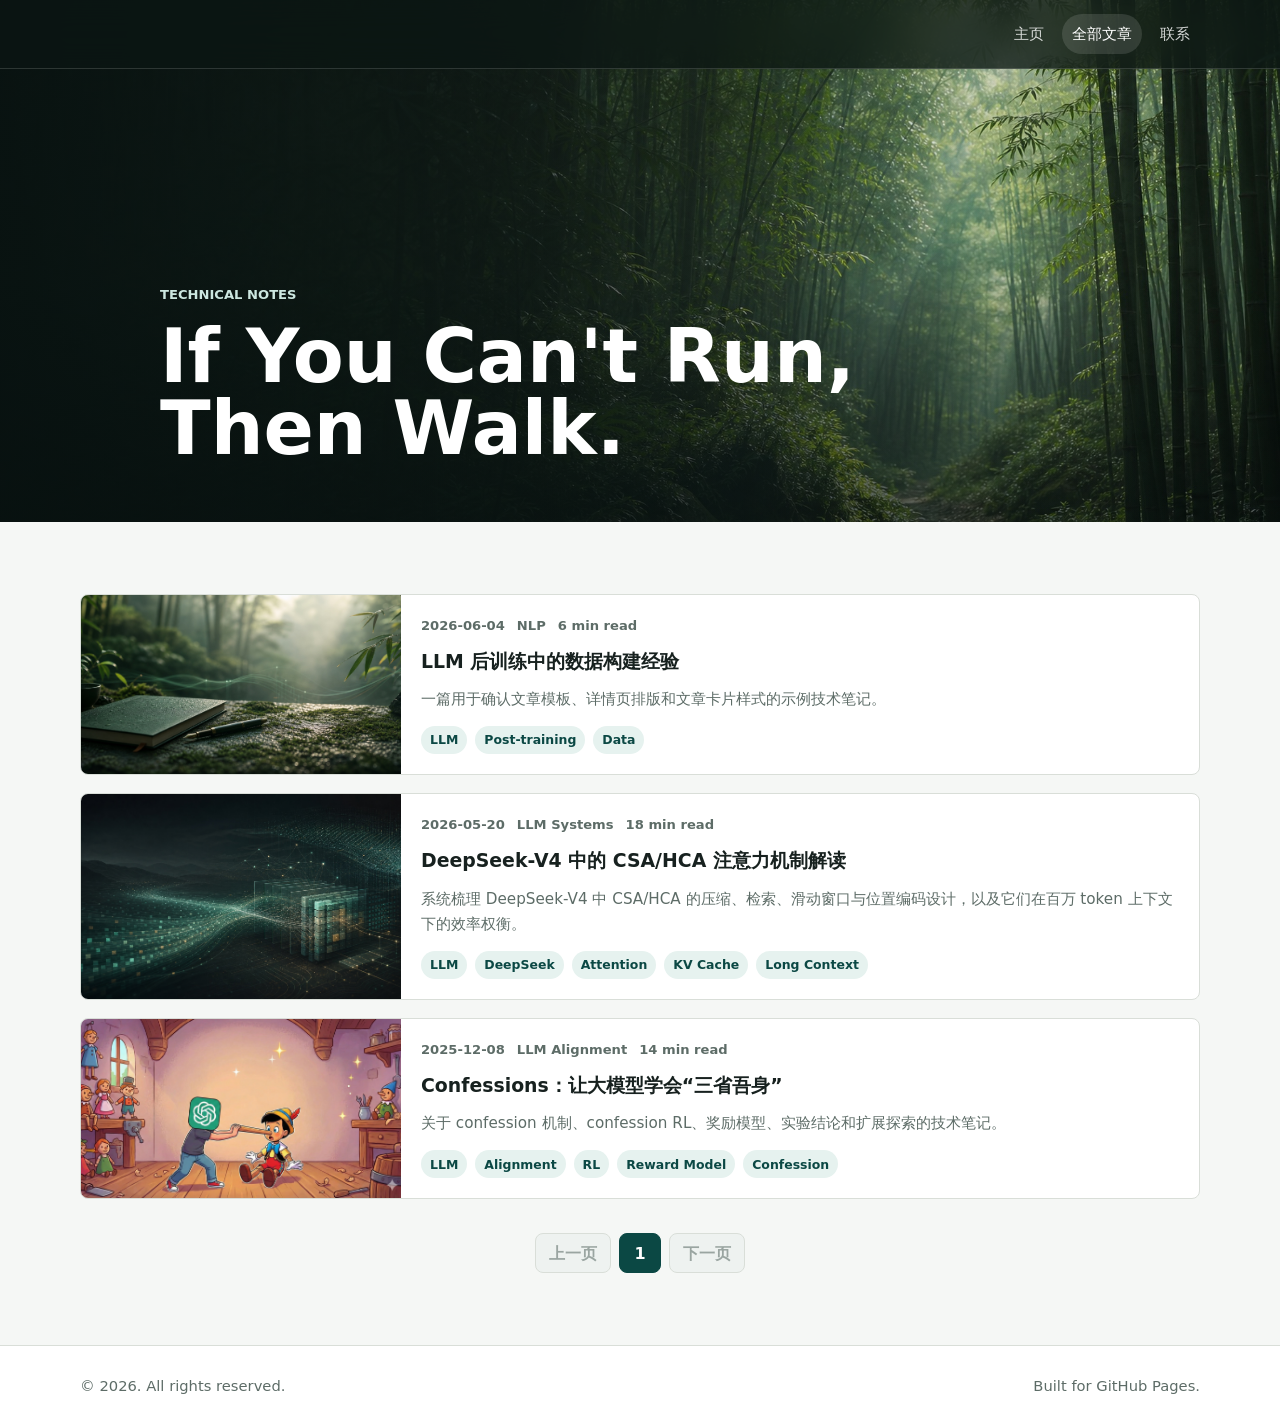
==== commit 47deb1b9: "Remove experience navigation link" ====
--- a/articles/index.html
+++ b/articles/index.html
@@ -34,6 +34,6 @@
         </div>
     </footer>
     <script src="../assets/articles.js"></script>
-    <script src="../assets/site.js?v=20260605-7"></script>
+    <script src="../assets/site.js?v=20260608-1"></script>
 </body>
 </html>
--- a/assets/site.css
+++ b/assets/site.css
@@ -534,6 +534,10 @@
     font-weight: 900;
 }
 
+.article-content em {
+    font-style: italic;
+}
+
 .article-content code {
     border-radius: 6px;
     padding: 0.15em 0.35em;
@@ -581,11 +585,24 @@
     margin-top: 10px;
 }
 
+.article-content hr {
+    margin: 34px 0;
+    border: 0;
+    border-top: 1px solid var(--line);
+}
+
 .math {
     display: inline;
     padding: 0 0.08em;
     color: #17211f;
     white-space: nowrap;
+}
+
+.math-display {
+    display: block;
+    overflow-x: auto;
+    padding: 8px 0;
+    white-space: normal;
 }
 
 .math mjx-container {
@@ -625,6 +642,37 @@
 
 .article-content tr:last-child td {
     border-bottom: 0;
+}
+
+.footnote-ref {
+    font-size: 0.72em;
+    line-height: 0;
+    vertical-align: super;
+}
+
+.article-content .footnote-ref a {
+    border-bottom: 0;
+    font-weight: 800;
+}
+
+.article-footnotes {
+    margin-top: 28px;
+    padding-top: 18px;
+    border-top: 1px solid var(--line);
+    color: var(--muted);
+    font-size: 0.94rem;
+}
+
+.article-footnotes p {
+    margin: 0;
+}
+
+.article-content .footnote-backref {
+    margin-left: 6px;
+    border-bottom: 0;
+    color: var(--brand-dark);
+    font-size: 0.86em;
+    font-weight: 800;
 }
 
 .article-callout {
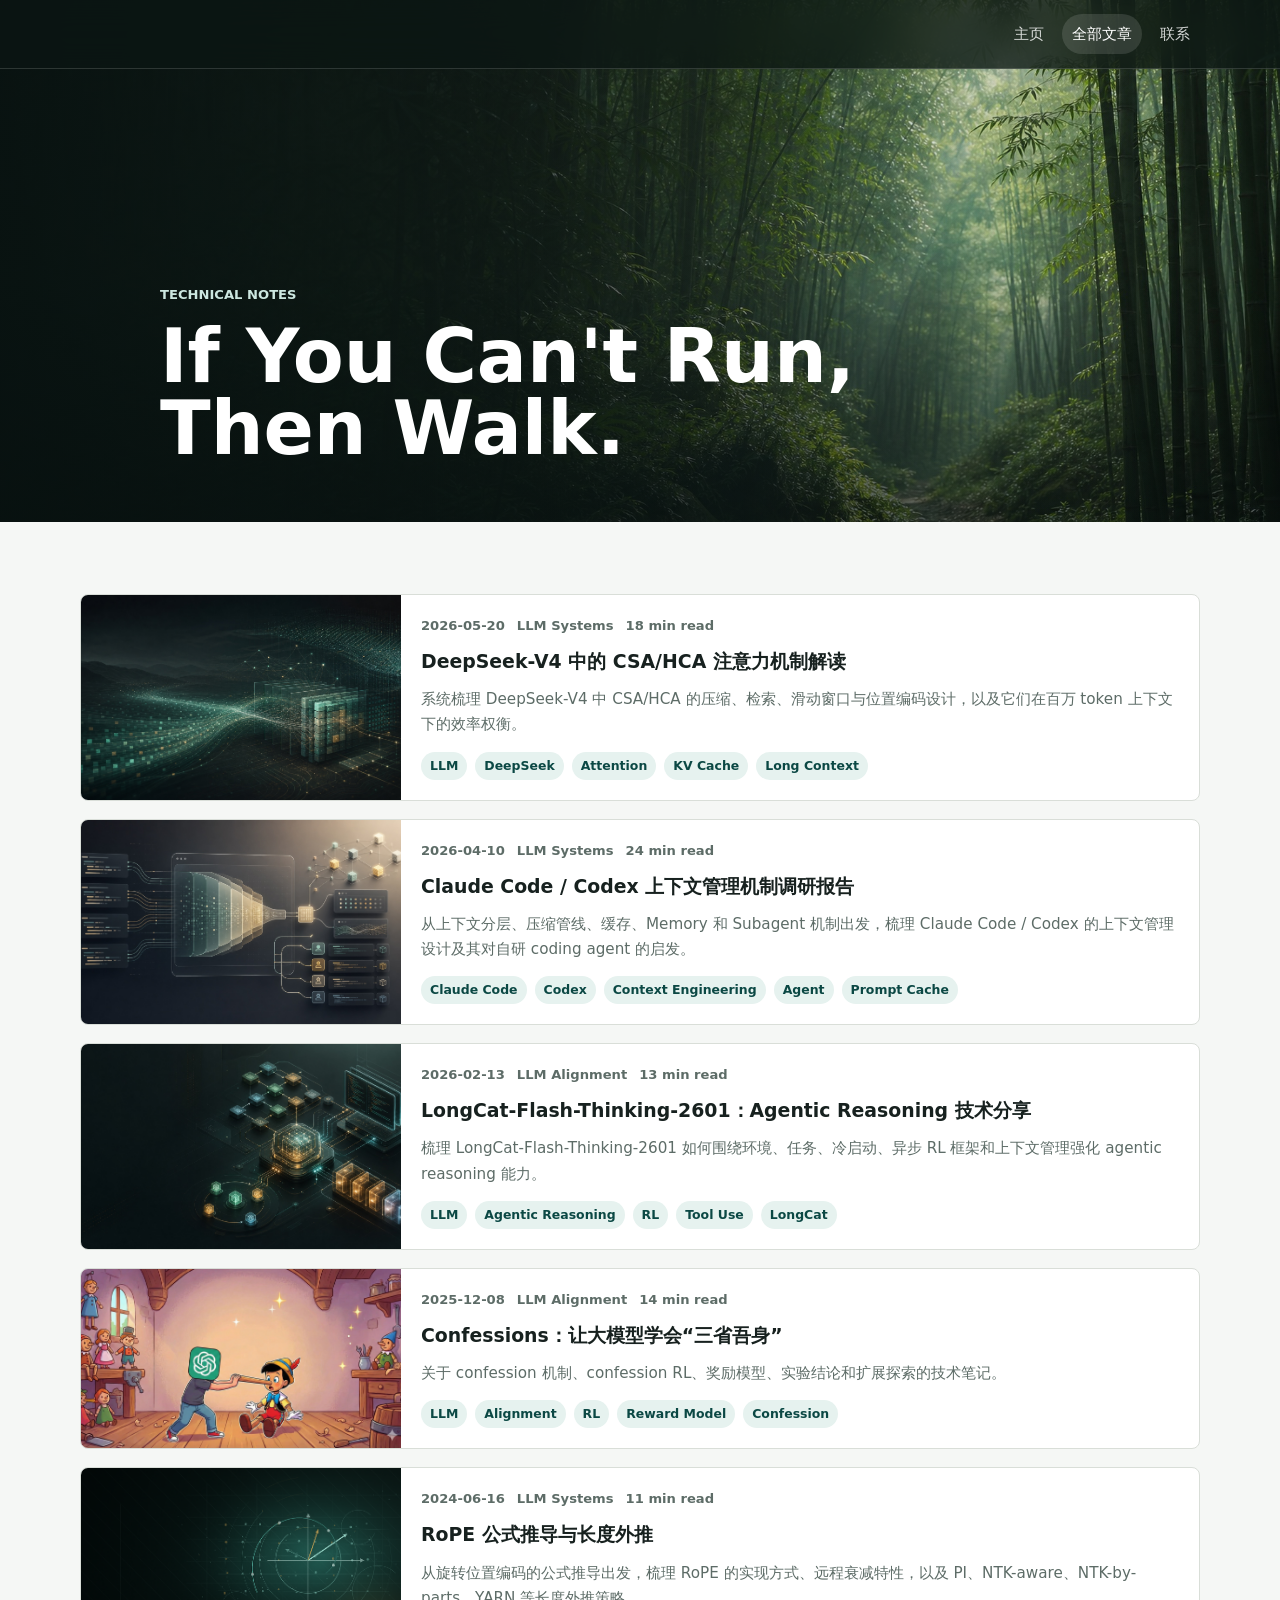
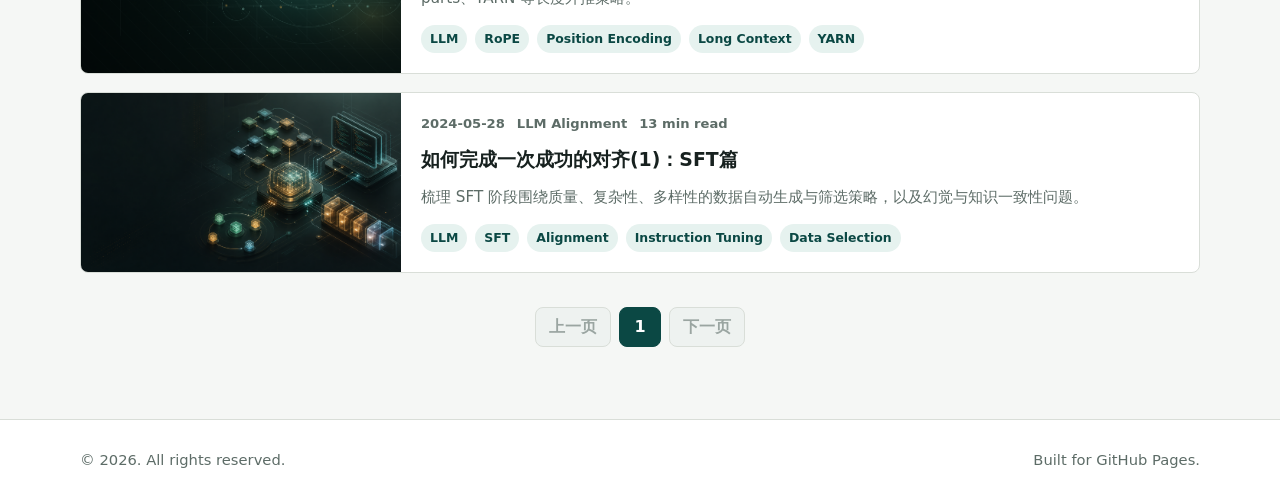
==== commit f2ea6568: "Improve article generation checks" ====
--- a/articles/index.html
+++ b/articles/index.html
@@ -5,7 +5,7 @@
     <meta name="viewport" content="width=device-width, initial-scale=1.0">
     <meta name="description" content="Sun Zhifei 的技术文章列表，记录 NLP、LLM、agent 与工程实践。">
     <title>技术文章 | Sun Zhifei</title>
-    <link rel="stylesheet" href="../assets/site.css?v=20260605-8">
+    <link rel="stylesheet" href="../assets/site.css?v=20260610-1">
     <link rel="icon" href="../assets/favicon.svg" type="image/svg+xml">
 </head>
 <body data-site-root="../" data-active-section="articles">
@@ -34,6 +34,6 @@
         </div>
     </footer>
     <script src="../assets/articles.js"></script>
-    <script src="../assets/site.js?v=20260608-1"></script>
+    <script src="../assets/site.js?v=20260610-1"></script>
 </body>
 </html>
--- a/assets/site.css
+++ b/assets/site.css
@@ -1,3 +1,5 @@
+/* Tokens */
+
 :root {
     --bg: #f5f7f5;
     --surface: #ffffff;
@@ -12,6 +14,8 @@
     --content: 1120px;
 }
 
+/* Base */
+
 * {
     box-sizing: border-box;
 }
@@ -38,6 +42,8 @@
     display: block;
     max-width: 100%;
 }
+
+/* Header */
 
 .site-header {
     position: fixed;
@@ -96,6 +102,8 @@
     background: var(--bg);
 }
 
+/* Shared Heroes */
+
 .hero,
 .experience-hero,
 .article-hero {
@@ -104,33 +112,8 @@
     color: #ffffff;
 }
 
-.hero {
-    width: 100%;
-    min-height: clamp(440px, 58vh, 560px);
-    margin: 0;
-    overflow: hidden;
-    background:
-        linear-gradient(90deg, rgba(7, 16, 15, 0.84), rgba(7, 16, 15, 0.48) 42%, rgba(7, 16, 15, 0.08) 76%),
-        linear-gradient(0deg, rgba(7, 16, 15, 0.56), rgba(7, 16, 15, 0.02) 46%),
-        url("hero-bamboo.jpg") center / cover no-repeat;
-}
-
-.experience-hero {
-    min-height: clamp(440px, 58vh, 560px);
-    background:
-        linear-gradient(90deg, rgba(7, 16, 15, 0.84), rgba(7, 16, 15, 0.48) 42%, rgba(7, 16, 15, 0.08) 76%),
-        linear-gradient(0deg, rgba(7, 16, 15, 0.56), rgba(7, 16, 15, 0.02) 46%),
-        url("hero-bamboo.jpg") center / cover no-repeat;
-}
-
-.article-hero {
-    min-height: clamp(280px, 34vh, 360px);
-    background:
-        linear-gradient(90deg, rgba(7, 16, 15, 0.84), rgba(7, 16, 15, 0.48) 46%, rgba(7, 16, 15, 0.12) 78%),
-        linear-gradient(0deg, rgba(7, 16, 15, 0.66), rgba(7, 16, 15, 0.03) 48%),
-        var(--article-hero-image, url("article-hero-forest.jpg")) center / cover no-repeat;
-}
-
+.hero,
+.experience-hero,
 .article-list-hero {
     min-height: clamp(440px, 58vh, 560px);
     background:
@@ -139,6 +122,22 @@
         url("hero-bamboo.jpg") center / cover no-repeat;
 }
 
+.hero {
+    width: 100%;
+    margin: 0;
+    overflow: hidden;
+}
+
+.article-hero {
+    position: relative;
+    overflow: hidden;
+    min-height: clamp(280px, 34vh, 360px);
+    background:
+        linear-gradient(90deg, rgba(7, 16, 15, 0.84), rgba(7, 16, 15, 0.48) 46%, rgba(7, 16, 15, 0.12) 78%),
+        linear-gradient(0deg, rgba(7, 16, 15, 0.66), rgba(7, 16, 15, 0.03) 48%),
+        var(--article-hero-image, url("article-hero-forest.jpg")) center / cover no-repeat;
+}
+
 .hero-inner {
     padding: 132px 0 64px;
 }
@@ -154,6 +153,8 @@
 }
 
 .article-hero .hero-inner {
+    position: relative;
+    z-index: 1;
     width: min(100% - 64px, 920px);
     padding: 104px 0 42px;
 }
@@ -255,6 +256,8 @@
     background: rgba(255, 255, 255, 0.48);
     content: "";
 }
+
+/* Buttons */
 
 .button {
     display: inline-flex;
@@ -283,6 +286,8 @@
 .section {
     padding: 72px 0;
 }
+
+/* Home And Article Lists */
 
 .article-shell {
     padding: 68px 0 80px;
@@ -451,6 +456,8 @@
     cursor: not-allowed;
 }
 
+/* Article Detail */
+
 .article-layout {
     display: grid;
     grid-template-columns: minmax(0, 760px) 260px;
@@ -615,13 +622,17 @@
     vertical-align: -0.28em;
 }
 
-.article-content table {
-    display: block;
+.article-table-wrap {
     width: 100%;
     overflow-x: auto;
-    border-collapse: collapse;
     border: 1px solid var(--line);
     border-radius: var(--radius);
+    background: var(--surface);
+}
+
+.article-content table {
+    width: 100%;
+    border-collapse: collapse;
     background: var(--surface);
 }
 
@@ -715,6 +726,9 @@
 .article-aside {
     position: sticky;
     top: 96px;
+    display: flex;
+    max-height: calc(100vh - 120px);
+    flex-direction: column;
     min-width: 0;
     padding-left: 22px;
     border-left: 1px solid var(--line);
@@ -732,7 +746,17 @@
     gap: 10px;
 }
 
+.article-toc {
+    min-height: 0;
+    overflow-y: auto;
+    overscroll-behavior: contain;
+    padding-right: 8px;
+    scrollbar-width: thin;
+    scrollbar-color: rgba(15, 111, 104, 0.3) transparent;
+}
+
 .article-info {
+    flex: 0 0 auto;
     margin-top: 30px;
     padding-top: 22px;
     border-top: 1px solid var(--line);
@@ -771,6 +795,8 @@
     color: var(--brand-dark);
     outline: none;
 }
+
+/* Experience */
 
 .sr-only {
     position: absolute;
@@ -1266,6 +1292,8 @@
     font-weight: 800;
 }
 
+/* Footer */
+
 .site-footer {
     padding: 28px 0;
     color: var(--muted);
@@ -1280,6 +1308,8 @@
     gap: 16px;
     font-size: 0.92rem;
 }
+
+/* Responsive */
 
 @media (max-width: 820px) {
     .site-header {
@@ -1345,6 +1375,9 @@
     .experience-sidebar,
     .article-aside {
         position: static;
+        display: block;
+        max-height: none;
+        overflow: visible;
     }
 
     .article-layout {
@@ -1355,6 +1388,11 @@
         padding: 22px 0 0;
         border-top: 1px solid var(--line);
         border-left: 0;
+    }
+
+    .article-toc {
+        overflow: visible;
+        padding-right: 0;
     }
 
     .footer-inner {
@@ -1401,22 +1439,19 @@
         text-align: center;
     }
 
-    .hero {
-        width: 100%;
-        min-height: 570px;
-        margin-top: 0;
-        background:
-            linear-gradient(90deg, rgba(7, 16, 15, 0.84), rgba(7, 16, 15, 0.48)),
-            linear-gradient(0deg, rgba(7, 16, 15, 0.7), rgba(7, 16, 15, 0.08) 48%),
-            url("hero-bamboo.jpg") 62% center / cover no-repeat;
-    }
-
-    .experience-hero {
+    .hero,
+    .experience-hero,
+    .article-list-hero {
         min-height: 570px;
         background:
             linear-gradient(90deg, rgba(7, 16, 15, 0.84), rgba(7, 16, 15, 0.48)),
             linear-gradient(0deg, rgba(7, 16, 15, 0.7), rgba(7, 16, 15, 0.08) 48%),
             url("hero-bamboo.jpg") 62% center / cover no-repeat;
+    }
+
+    .hero {
+        width: 100%;
+        margin-top: 0;
     }
 
     .article-hero {
@@ -1425,14 +1460,6 @@
             linear-gradient(90deg, rgba(7, 16, 15, 0.86), rgba(7, 16, 15, 0.5)),
             linear-gradient(0deg, rgba(7, 16, 15, 0.72), rgba(7, 16, 15, 0.1) 48%),
             var(--article-hero-image, url("article-hero-forest.jpg")) 58% center / cover no-repeat;
-    }
-
-    .article-list-hero {
-        min-height: 570px;
-        background:
-            linear-gradient(90deg, rgba(7, 16, 15, 0.84), rgba(7, 16, 15, 0.48)),
-            linear-gradient(0deg, rgba(7, 16, 15, 0.7), rgba(7, 16, 15, 0.08) 48%),
-            url("hero-bamboo.jpg") 62% center / cover no-repeat;
     }
 
     .hero .hero-inner,
@@ -1538,12 +1565,63 @@
     }
 }
 
+/* Article Overrides */
+
 .confessions-article .article-hero {
     min-height: clamp(420px, 52vh, 560px);
     background:
         linear-gradient(90deg, rgba(7, 16, 15, 0.84), rgba(7, 16, 15, 0.52) 42%, rgba(7, 16, 15, 0.1) 76%),
         linear-gradient(0deg, rgba(7, 16, 15, 0.62), rgba(7, 16, 15, 0.06) 48%),
         var(--article-hero-image, url("article-hero-forest.jpg")) center 48% / cover no-repeat;
+}
+
+.sft-alignment-article .article-hero {
+    min-height: clamp(420px, 52vh, 560px);
+    background: #0d1614;
+}
+
+.sft-alignment-article .article-hero::before {
+    content: "";
+    position: absolute;
+    inset: 0;
+    z-index: 1;
+    background:
+        linear-gradient(90deg, rgba(6, 14, 13, 0.96), rgba(6, 14, 13, 0.82) 34%, rgba(6, 14, 13, 0.24) 70%),
+        linear-gradient(0deg, rgba(6, 14, 13, 0.62), rgba(6, 14, 13, 0.08) 44%);
+}
+
+.sft-alignment-article .article-hero-media {
+    position: absolute;
+    inset: 0;
+    z-index: 0;
+    width: 100%;
+    height: 100%;
+    object-fit: cover;
+    object-position: center center;
+}
+
+.sft-alignment-article .article-hero .hero-inner {
+    z-index: 2;
+}
+
+.rope-article .article-hero {
+    min-height: clamp(420px, 52vh, 560px);
+    background:
+        linear-gradient(90deg, rgba(4, 12, 12, 0.9), rgba(4, 12, 12, 0.62) 38%, rgba(4, 12, 12, 0.1) 76%),
+        linear-gradient(0deg, rgba(4, 12, 12, 0.5), rgba(4, 12, 12, 0.02) 48%),
+        var(--article-hero-image, url("article-hero-forest.jpg")) center / cover no-repeat;
+}
+
+.rope-article .article-hero .hero-inner {
+    z-index: 1;
+}
+
+.rope-article .article-hero h1 {
+    max-width: 520px;
+}
+
+.rope-article .article-hero .hero-copy {
+    max-width: 560px;
 }
 
 @media (max-width: 520px) {
@@ -1555,3 +1633,31 @@
             var(--article-hero-image, url("article-hero-forest.jpg")) 46% center / cover no-repeat;
     }
 }
+
+@media (max-width: 760px) {
+    .sft-alignment-article .article-hero {
+        min-height: 560px;
+    }
+
+    .sft-alignment-article .article-hero::before {
+        background:
+            linear-gradient(0deg, rgba(6, 14, 13, 0.92), rgba(6, 14, 13, 0.54) 52%, rgba(6, 14, 13, 0.88)),
+            linear-gradient(90deg, rgba(6, 14, 13, 0.82), rgba(6, 14, 13, 0.18));
+    }
+
+    .sft-alignment-article .article-hero .hero-inner {
+        padding-top: 184px;
+    }
+
+    .rope-article .article-hero {
+        min-height: 560px;
+        background:
+            linear-gradient(0deg, rgba(4, 12, 12, 0.86), rgba(4, 12, 12, 0.45) 52%, rgba(4, 12, 12, 0.82)),
+            linear-gradient(90deg, rgba(4, 12, 12, 0.88), rgba(4, 12, 12, 0.18)),
+            var(--article-hero-image, url("article-hero-forest.jpg")) 64% center / cover no-repeat;
+    }
+
+    .rope-article .article-hero .hero-inner {
+        padding-top: 184px;
+    }
+}
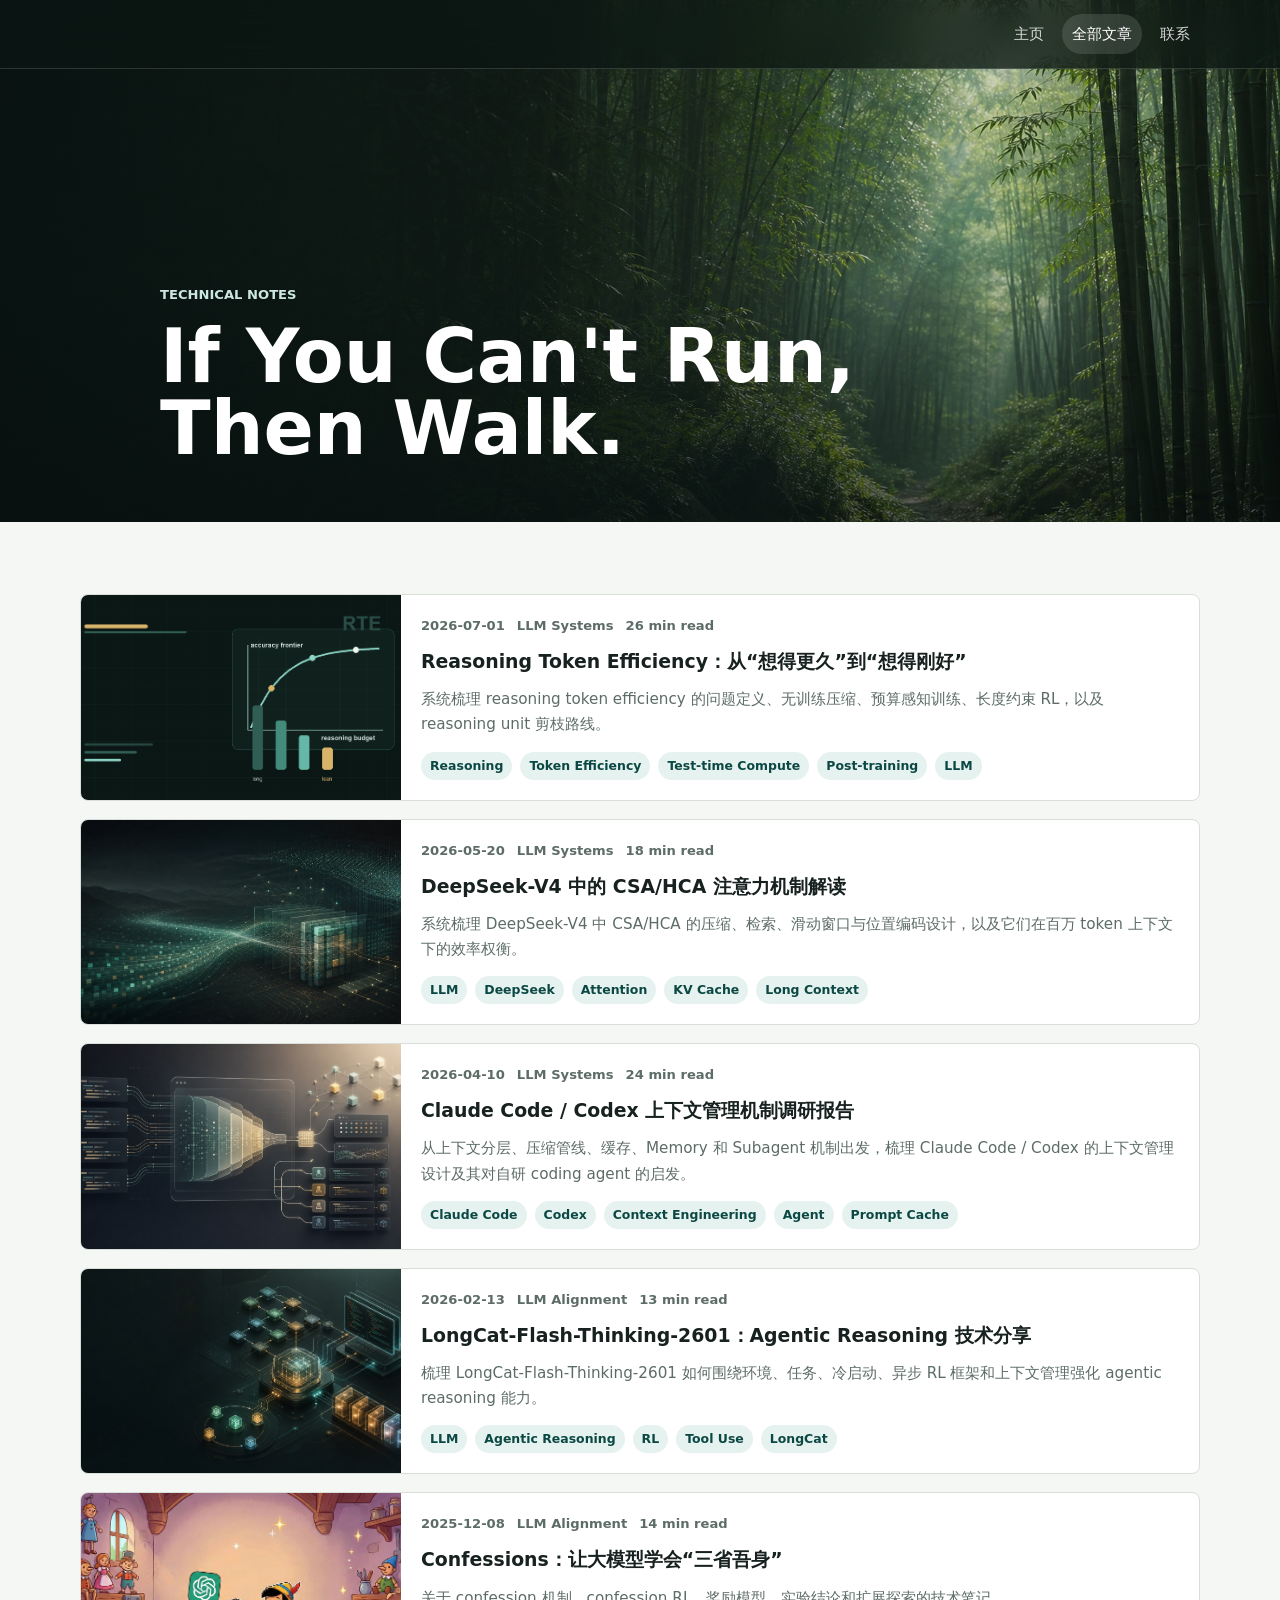
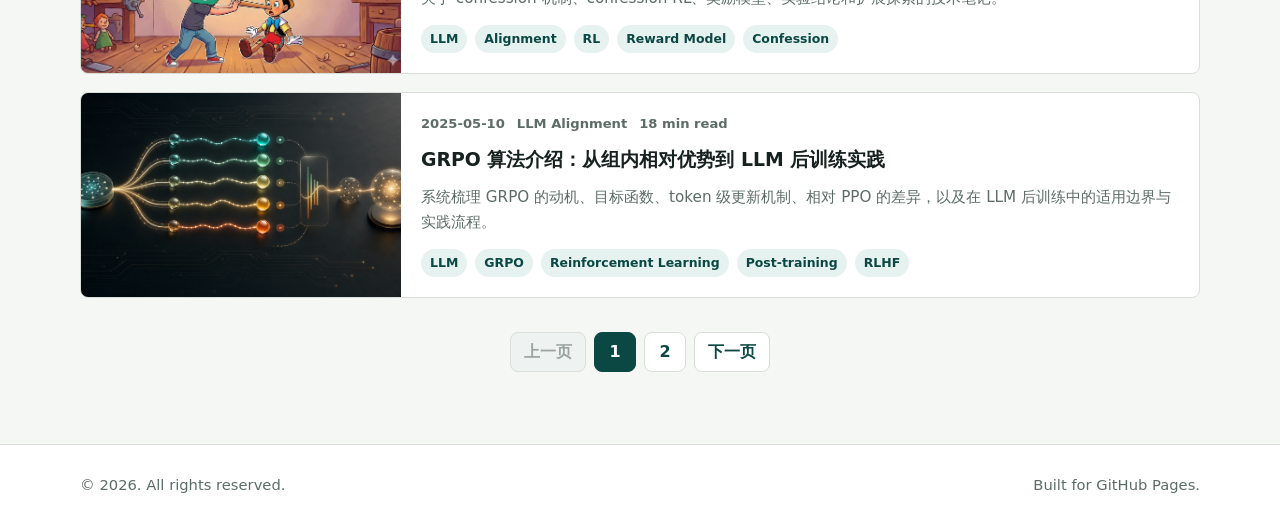
==== commit bb91d39a: "Add reasoning token efficiency article" ====
--- a/articles/index.html
+++ b/articles/index.html
@@ -5,7 +5,7 @@
     <meta name="viewport" content="width=device-width, initial-scale=1.0">
     <meta name="description" content="Sun Zhifei 的技术文章列表，记录 NLP、LLM、agent 与工程实践。">
     <title>技术文章 | Sun Zhifei</title>
-    <link rel="stylesheet" href="../assets/site.css?v=20260610-1">
+    <link rel="stylesheet" href="../assets/site.css?v=20260701-1">
     <link rel="icon" href="../assets/favicon.svg" type="image/svg+xml">
 </head>
 <body data-site-root="../" data-active-section="articles">
--- a/assets/site.css
+++ b/assets/site.css
@@ -567,6 +567,56 @@
     padding: 0;
     color: inherit;
     background: transparent;
+}
+
+.article-columns {
+    display: grid;
+    grid-template-columns: repeat(2, minmax(0, 1fr));
+    gap: 28px;
+    align-items: start;
+    margin: 28px 0;
+    padding: 20px;
+    border: 1px solid rgba(15, 111, 104, 0.18);
+    border-radius: var(--radius);
+    background: rgba(255, 255, 255, 0.44);
+    box-shadow: inset 0 0 0 1px rgba(255, 255, 255, 0.56);
+}
+
+.article-columns[data-column-count="3"] {
+    grid-template-columns: repeat(3, minmax(0, 1fr));
+    gap: 20px;
+}
+
+.article-column {
+    min-width: 0;
+}
+
+.article-column + .article-column {
+    padding-left: 28px;
+    border-left: 1px solid rgba(15, 111, 104, 0.14);
+}
+
+.article-columns[data-column-count="3"] .article-column + .article-column {
+    padding-left: 20px;
+}
+
+.article-column > * {
+    margin-top: 0;
+    margin-bottom: 0;
+}
+
+.article-column > * + * {
+    margin-top: 14px;
+}
+
+.article-column pre {
+    padding: 18px;
+    font-size: 0.9rem;
+}
+
+.article-column ul,
+.article-column ol {
+    padding-left: 1.15rem;
 }
 
 .article-content blockquote {
@@ -1563,6 +1613,28 @@
     .article-content pre {
         padding: 16px;
     }
+
+    .article-columns {
+        grid-template-columns: 1fr;
+        gap: 18px;
+        padding: 16px;
+    }
+
+    .article-columns[data-column-count="3"] {
+        grid-template-columns: 1fr;
+        gap: 18px;
+    }
+
+    .article-column + .article-column {
+        padding-top: 18px;
+        padding-left: 0;
+        border-top: 1px solid rgba(15, 111, 104, 0.14);
+        border-left: 0;
+    }
+
+    .article-columns[data-column-count="3"] .article-column + .article-column {
+        padding-left: 0;
+    }
 }
 
 /* Article Overrides */
